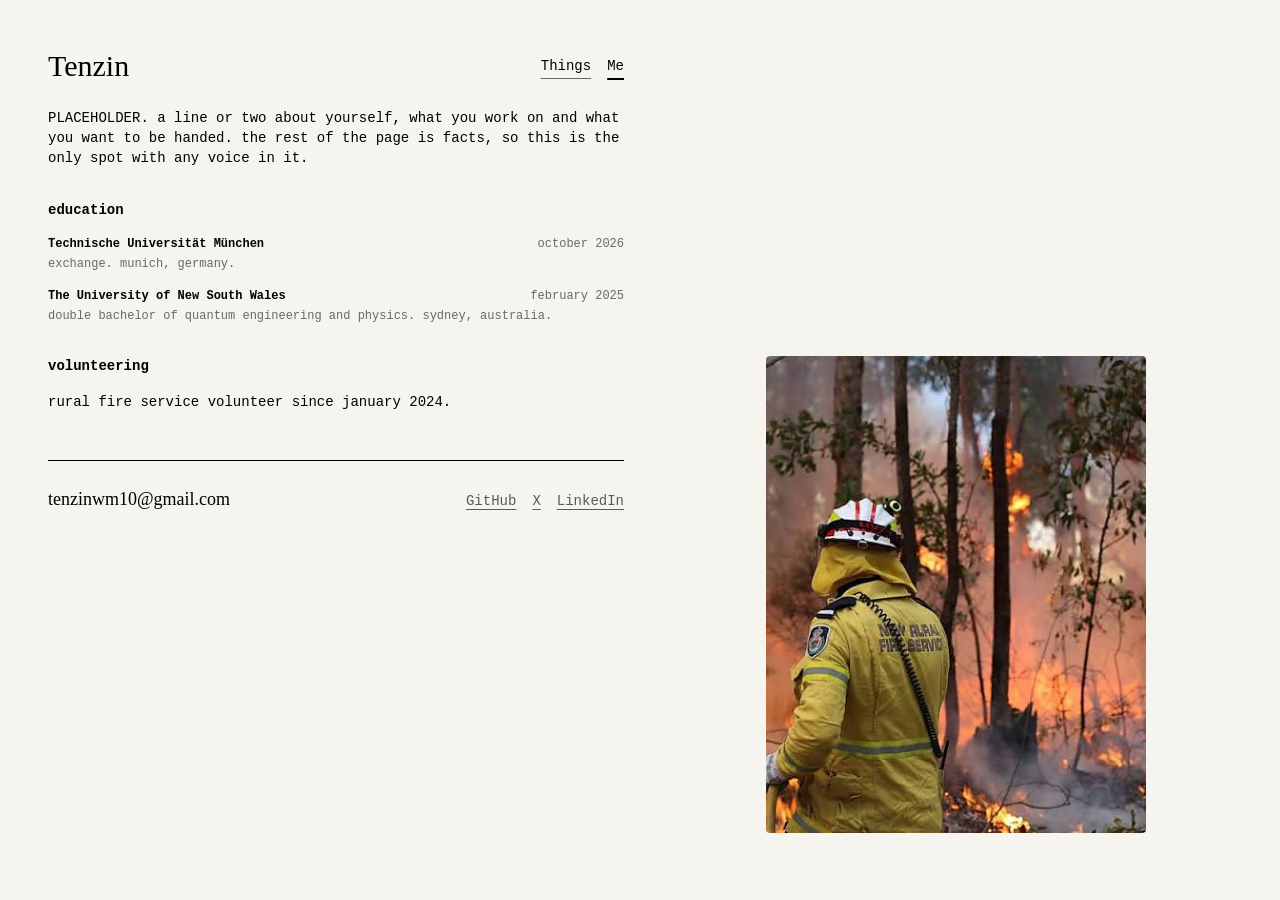
==== about.html @ d97bb88c "Add personal site Static HTML and one stylesheet. No build step, no dependencies, no JavaScript.  Tw" ====
<!doctype html>
<html lang="en">
<head>
<meta charset="utf-8">
<meta name="viewport" content="width=device-width, initial-scale=1">
<title>Me · Tenzin</title>
<meta name="description" content="PLACEHOLDER. one line, shown in link previews.">
<link rel="stylesheet" href="style.css">
</head>
<body>

<div class="page">
<div class="column">

  <header class="masthead">
    <a class="wordmark" href="index.html">Tenzin</a>
    <nav class="nav">
      <a href="index.html">Things</a>
      <a href="about.html" aria-current="page">Me</a>
    </nav>
  </header>

  <div class="prose">

    <p class="lede">
      PLACEHOLDER. a line or two about yourself, what you work on and what you
      want to be handed. the rest of the page is facts, so this is the only
      spot with any voice in it.
    </p>

    <h2>education</h2>
    <div class="cv">

      <div class="cv-row">
        <div class="cv-head">
          <div class="cv-title">Technische Universität München</div>
          <div class="cv-date">october 2026</div>
        </div>
        <div class="cv-body">exchange. munich, germany.</div>
      </div>

      <div class="cv-row">
        <div class="cv-head">
          <div class="cv-title">The University of New South Wales</div>
          <div class="cv-date">february 2025</div>
        </div>
        <div class="cv-body">
          double bachelor of quantum engineering and physics. sydney,
          australia.
        </div>
      </div>

    </div>

    <div class="me-section">
      <h2>volunteering</h2>
      <p>rural fire service volunteer since january 2024.</p>
      <div class="me-media">
        <img class="me-photo" src="images/rfs.jpg" alt="a nsw rural fire service crew member watching a burn move through bush">
      </div>
    </div>

  </div>

  <footer class="site-footer">
    <div class="site-footer-inner">
      <p class="name"><a href="mailto:tenzinwm10@gmail.com">tenzinwm10@gmail.com</a></p>
      <div class="links">
        <a href="https://github.com/tenzinwm10">GitHub</a>
        <a href="https://x.com/merthinrobotics">X</a>
        <a href="https://www.linkedin.com/in/tenzin-wakes-miller369">LinkedIn</a>
      </div>
    </div>
  </footer>

</div>
</div>

</body>
</html>
---- style.css ----
/* ---------------------------------------------------------------------------
   Tokens
   --------------------------------------------------------------------------- */

:root {
  --bg:          #f5f4ef;
  --bg-hover:    #ebeae5;
  --fg:          #000000;
  --muted:       #686868;
  --link:        #595959;
  --rule:        #d1d5db; /* timeline spine */
  --card-border: #d4d3cb; /* secondary card outline */
  --dot:         #111827;

  --font-mono: ui-monospace, SFMono-Regular, Menlo, Monaco, Consolas,
               "Liberation Mono", "Courier New", monospace;
  --font-serif: "Iowan Old Style", Constantia, "Palatino Linotype", Palatino,
                Georgia, serif;

  --measure: 576px; /* content column */
  --indent:  24px;  /* entry offset from the spine */
}

*,
*::before,
*::after {
  box-sizing: border-box;
}

/* ---------------------------------------------------------------------------
   Base
   --------------------------------------------------------------------------- */

body {
  margin: 0;
  background: var(--bg);
  color: var(--fg);
  font-family: var(--font-mono);
  font-size: 14px;
  line-height: 20px;
  -webkit-font-smoothing: antialiased;
  -moz-osx-font-smoothing: grayscale;
}

.page {
  padding: 16px;
}

.column {
  width: 100%;
  max-width: var(--measure);
}

@media (min-width: 768px) {
  .page {
    padding: 48px;
  }
}

p {
  margin: 0;
}

a {
  color: inherit;
}

:focus-visible {
  outline: 2px solid var(--fg);
  outline-offset: 3px;
}

.serif {
  font-family: var(--font-serif);
}

/* ---------------------------------------------------------------------------
   Header
   --------------------------------------------------------------------------- */

.masthead {
  display: flex;
  flex-direction: column;
  align-items: flex-start;
  justify-content: space-between;
  gap: 16px;
  margin-bottom: 24px;
}

@media (min-width: 768px) {
  .masthead {
    flex-direction: row;
    align-items: center;
  }
}

.wordmark {
  font-family: var(--font-serif);
  font-size: 30px;
  line-height: 36px;
  text-decoration: none;
}

.nav {
  display: flex;
  gap: 16px;
}

.nav a {
  text-decoration: underline;
  text-decoration-thickness: 1px;
  text-underline-offset: 8px;
  text-decoration-color: var(--muted);
}

.nav a:hover,
.nav a[aria-current="page"] {
  text-decoration-thickness: 2px;
  text-decoration-color: var(--fg);
}

/* ---------------------------------------------------------------------------
   Prose
   --------------------------------------------------------------------------- */

.lede {
  margin: 32px 0;
}

.prose p {
  margin: 16px 0;
}

.prose h2 {
  margin: 32px 0 8px;
  font-size: 14px;
  font-weight: 600;
  line-height: 20px;
}

.prose a,
.inline-link {
  color: var(--link);
  text-decoration: underline;
  text-decoration-thickness: 1px;
}

.prose a:hover,
.inline-link:hover {
  text-decoration-thickness: 2px;
}

/* ---------------------------------------------------------------------------
   CV rows: a title, a date on the right, one line of detail
   --------------------------------------------------------------------------- */

.cv {
  display: flex;
  flex-direction: column;
  gap: 16px;
  margin-top: 16px;
}

.cv-head {
  display: flex;
  flex-wrap: wrap;
  align-items: baseline;
  justify-content: space-between;
  gap: 2px 16px;
  font-size: 12px;
  line-height: 16px;
}

.cv-title {
  font-weight: 600;
}

.cv-date {
  color: var(--muted);
  white-space: nowrap;
}

.cv-body {
  margin-top: 4px;
  font-size: 12px;
  line-height: 16px;
  color: var(--muted);
}

/* A supporting photo. Rounded, no border or shadow. Inline under the text on a
   narrow screen; out in the empty space beside it once there is room. */
.me-photo {
  display: block;
  width: 100%;
  max-width: 260px;
  height: auto;
  margin-top: 12px;
  border-radius: 4px;
}

@media (min-width: 1120px) {
  .me-section {
    position: relative;
  }

  /* The wrapper spans the gutter so the picture can centre inside it. */
  .me-media {
    position: absolute;
    left: calc(100% + 56px);
    top: 0;
    width: calc(100vw - 728px);
    display: flex;
    justify-content: center;
  }

  /* Held to 380px rather than filling the whole gutter. The source is small, so
     blowing it up just made it soft; at this size the file is a 2x asset and
     stays crisp. */
  .me-media .me-photo {
    width: 380px;
    max-width: 100%;
    max-height: calc(100vh - 96px);
    margin-top: 0;
  }
}

/* ---------------------------------------------------------------------------
   Timeline
   --------------------------------------------------------------------------- */

.timeline-wrap {
  padding-left: 8px;
}

.timeline {
  position: relative;
  display: flex;
  flex-direction: column;
  gap: 16px;
  padding: 16px 0;
  border-left: 1px solid var(--rule);
}

/* Fade the spine out at both ends so it doesn't collide with the text above
   and below it. */
.timeline::before,
.timeline::after {
  content: "";
  position: absolute;
  left: -1px;
  width: 1px;
  height: 24px;
}

.timeline::before {
  top: 0;
  background: linear-gradient(to top, transparent, var(--bg));
}

.timeline::after {
  bottom: 0;
  background: linear-gradient(to bottom, transparent, var(--bg));
}

/* --- entry ---------------------------------------------------------------- */

.entry {
  position: relative;
  display: flex;
  flex-direction: column;
  gap: 4px;
  margin-left: var(--indent);
  padding: 8px 12px;
  text-decoration: none;
}

.entry:hover {
  background: var(--bg-hover);
}

/* The node sitting on the spine. Its outline punches a gap in the line. */
.entry::before {
  content: "";
  position: absolute;
  left: -28px;
  top: 12px;
  width: 7px;
  height: 7px;
  border-radius: 2px;
  background: var(--dot);
  outline: 2px solid var(--bg);
}

.entry-head {
  display: flex;
  align-items: baseline;
  justify-content: space-between;
  gap: 8px;
  font-size: 12px;
  line-height: 16px;
}

.entry-title {
  min-width: 0;
  overflow: hidden;
  text-overflow: ellipsis;
  white-space: nowrap;
  font-weight: 600;
}

.entry-date {
  flex-shrink: 0;
  color: var(--muted);
  white-space: nowrap;
}

.entry-body {
  font-size: 12px;
  line-height: 16px;
  color: var(--muted);
}

/* --- entry images --------------------------------------------------------- */

.entry-media {
  display: flex;
  flex-direction: column;
  gap: 12px;
}

.entry-media img {
  display: block;
  width: 100%;
  height: auto;
  background: #ffffff;
  border: 1px solid var(--fg);
  box-shadow: 3px 3px 0 var(--fg);
}

/* Narrow screens have no room beside the column, so the images sit inline
   under the entry. */
@media (max-width: 1119px) {
  .entry-media {
    margin-top: 8px;
  }
}

/* Wide screens: park them in the empty space to the right of the column and
   reveal on hover or keyboard focus. */
@media (min-width: 1120px) {
  /* Pinned to the viewport, not to the entry. Anchoring it to the entry meant
     that hovering something low on the page pushed the panel off the bottom of
     the screen. Fixed positioning keeps it fully visible whichever entry you
     are on. 680px is the column's right edge (48 padding + 576 column + 56
     gutter), which is constant because the column is pinned left. */
  .entry-media {
    position: fixed;
    left: 680px;
    right: 48px;
    top: 48px;
    bottom: 48px;
    display: grid;
    grid-template-columns: 1fr;
    gap: 12px;
    /* Centre the pictures in the gutter rather than letting them hug its top
       left corner. */
    align-content: center;
    align-items: center;
    justify-items: center;
    opacity: 0;
    visibility: hidden;
    transition: opacity 140ms ease;
  }

  /* Several images share one row, so the panel stays short however many there
     are. A lone image gets the whole width to itself. */
  .entry-media:has(img + img) {
    grid-template-columns: none;
    grid-auto-flow: column;
    grid-auto-columns: 1fr;
  }

  /* Every image fits inside the viewport on both axes, with the aspect ratio
     kept, so the border always hugs the picture and nothing is cut off. Wide
     images end up limited by the width, tall ones by the height. */
  .entry-media img {
    width: auto;
    height: auto;
    max-width: 100%;
    max-height: calc(100vh - 96px);
  }

  .entry:hover .entry-media,
  .entry:focus-within .entry-media {
    opacity: 1;
    visibility: visible;
  }
}

@media (prefers-reduced-motion: reduce) {
  .entry-media {
    transition: none;
  }
}

/* --- featured variants ---------------------------------------------------- */

.entry.is-featured {
  gap: 8px;
  background: #ffffff;
  border: 1px solid var(--fg);
  box-shadow: 3px 3px 0 var(--fg);
  transition: box-shadow 150ms ease, transform 150ms ease;
}

.entry.is-featured:hover {
  box-shadow: 5px 5px 0 var(--fg);
}

.entry.is-featured::before {
  top: 15px;
}

.entry.is-quiet {
  gap: 8px;
  background: rgba(255, 255, 255, 0.6);
  border: 1px solid var(--card-border);
}

.entry.is-featured:hover,
.entry.is-quiet:hover {
  background: #ffffff;
}

@media (prefers-reduced-motion: reduce) {
  .entry.is-featured {
    transition: none;
  }
}

/* ---------------------------------------------------------------------------
   Post / project detail page
   --------------------------------------------------------------------------- */

.backlink {
  display: inline-block;
  margin-bottom: 32px;
  font-size: 12px;
  line-height: 16px;
  color: var(--link);
  text-decoration: underline;
  text-underline-offset: 4px;
}

.backlink:hover {
  color: var(--fg);
  text-decoration-thickness: 2px;
}

.post-title {
  margin: 0;
  font-family: var(--font-serif);
  font-size: 30px;
  line-height: 36px;
  font-weight: 400;
}

.post-meta {
  margin-top: 8px;
  font-size: 12px;
  line-height: 16px;
  color: var(--muted);
}

.prose ul,
.prose ol {
  margin: 16px 0;
  padding-left: 20px;
}

.prose li {
  margin: 4px 0;
}

.prose figure {
  margin: 32px 0;
}

.prose figure img {
  display: block;
  width: 100%;
  height: auto;
  background: #ffffff;
  border: 1px solid var(--fg);
  box-shadow: 3px 3px 0 var(--fg);
}

.prose figcaption {
  margin-top: 12px;
  font-size: 12px;
  line-height: 16px;
  color: var(--muted);
}

.prose blockquote {
  margin: 24px 0;
  padding-left: 16px;
  border-left: 1px solid var(--rule);
  color: var(--muted);
}

.prose code {
  font-family: var(--font-mono);
  font-size: 13px;
  background: rgba(255, 255, 255, 0.7);
  border: 1px solid var(--card-border);
  padding: 0 4px;
}

.prose pre {
  margin: 24px 0;
  padding: 12px;
  overflow-x: auto;
  background: #ffffff;
  border: 1px solid var(--card-border);
  font-size: 12px;
  line-height: 18px;
}

.prose pre code {
  background: none;
  border: 0;
  padding: 0;
  font-size: inherit;
}

/* Two-column key/value block for specs. Collapses on narrow screens. */
.specs {
  margin: 24px 0;
  font-size: 12px;
  line-height: 16px;
}

.specs > div {
  display: flex;
  justify-content: space-between;
  gap: 16px;
  padding: 6px 0;
  border-bottom: 1px solid var(--card-border);
}

.specs dt {
  color: var(--muted);
}

.specs dd {
  margin: 0;
  text-align: right;
}

/* ---------------------------------------------------------------------------
   Footer
   --------------------------------------------------------------------------- */

.site-footer {
  margin-top: 48px;
}

.site-footer-inner {
  display: flex;
  flex-wrap: wrap;
  align-items: baseline;
  justify-content: space-between;
  gap: 16px;
  padding: 24px 0;
  border-top: 1px solid var(--fg);
}

.site-footer .name {
  font-family: var(--font-serif);
  font-size: 18px;
  line-height: 28px;
  min-width: 0;
  overflow-wrap: anywhere;
}

.site-footer .name a {
  text-decoration: none;
}

.site-footer .name a:hover {
  text-decoration: underline;
  text-underline-offset: 4px;
}

.site-footer .links {
  display: flex;
  flex-wrap: wrap;
  gap: 8px 16px;
}

.site-footer .links a {
  color: var(--link);
  text-decoration: underline;
  text-decoration-thickness: 1px;
  text-underline-offset: 4px;
}

.site-footer .links a:hover {
  text-decoration-thickness: 2px;
  color: var(--fg);
}
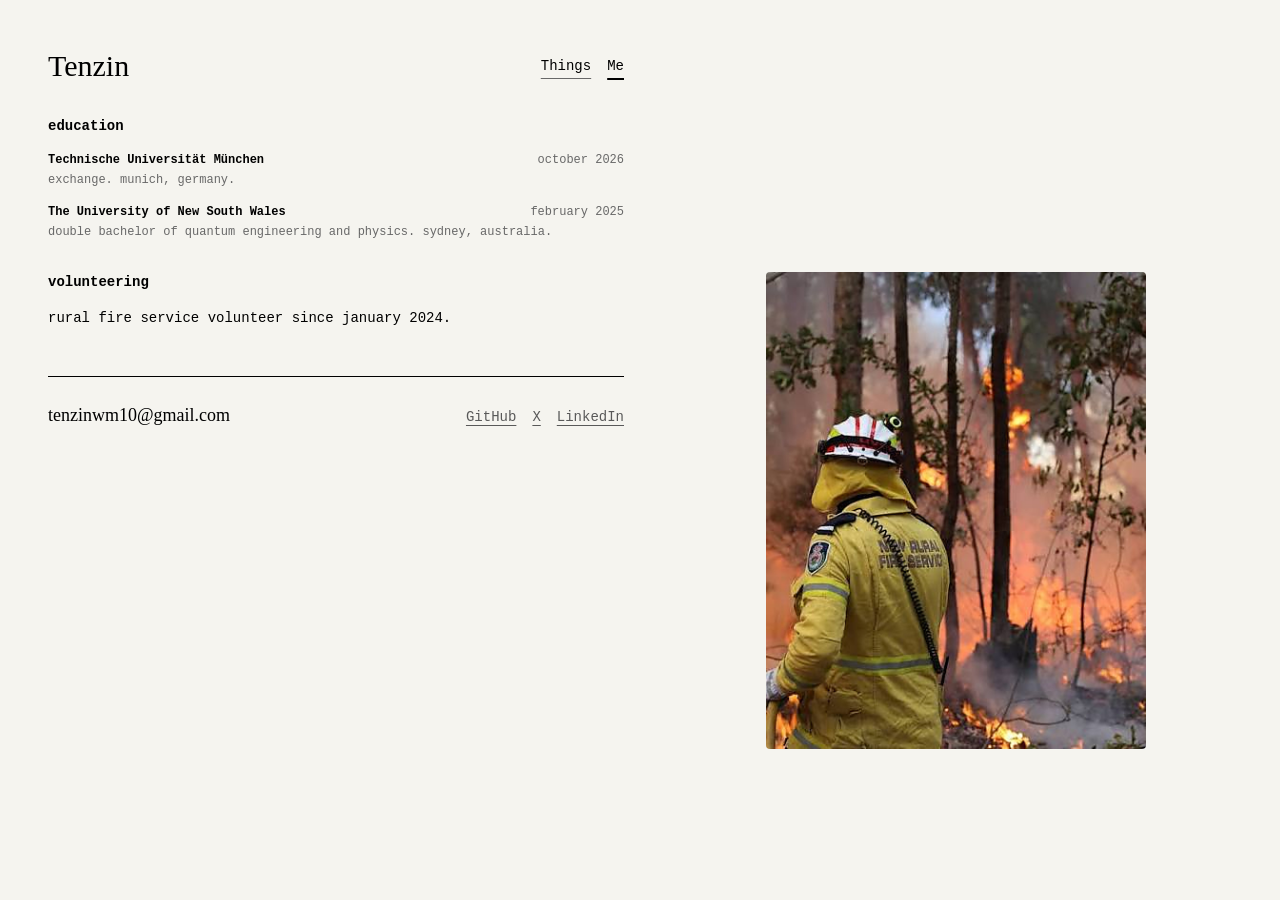
==== commit ee40c5ff: "Drop the placeholder intro from the me page Co-Authored-By: Claude Opus 5 <noreply@anthropic.com>" ====
--- a/about.html
+++ b/about.html
@@ -4,7 +4,7 @@
 <meta charset="utf-8">
 <meta name="viewport" content="width=device-width, initial-scale=1">
 <title>Me · Tenzin</title>
-<meta name="description" content="PLACEHOLDER. one line, shown in link previews.">
+<meta name="description" content="Tenzin. Education, and volunteering with the rural fire service.">
 <link rel="stylesheet" href="style.css">
 </head>
 <body>
@@ -22,11 +22,7 @@
 
   <div class="prose">
 
-    <p class="lede">
-      PLACEHOLDER. a line or two about yourself, what you work on and what you
-      want to be handed. the rest of the page is facts, so this is the only
-      spot with any voice in it.
-    </p>
+    <!-- A short intro paragraph belongs here. Use <p class="lede">. -->
 
     <h2>education</h2>
     <div class="cv">
